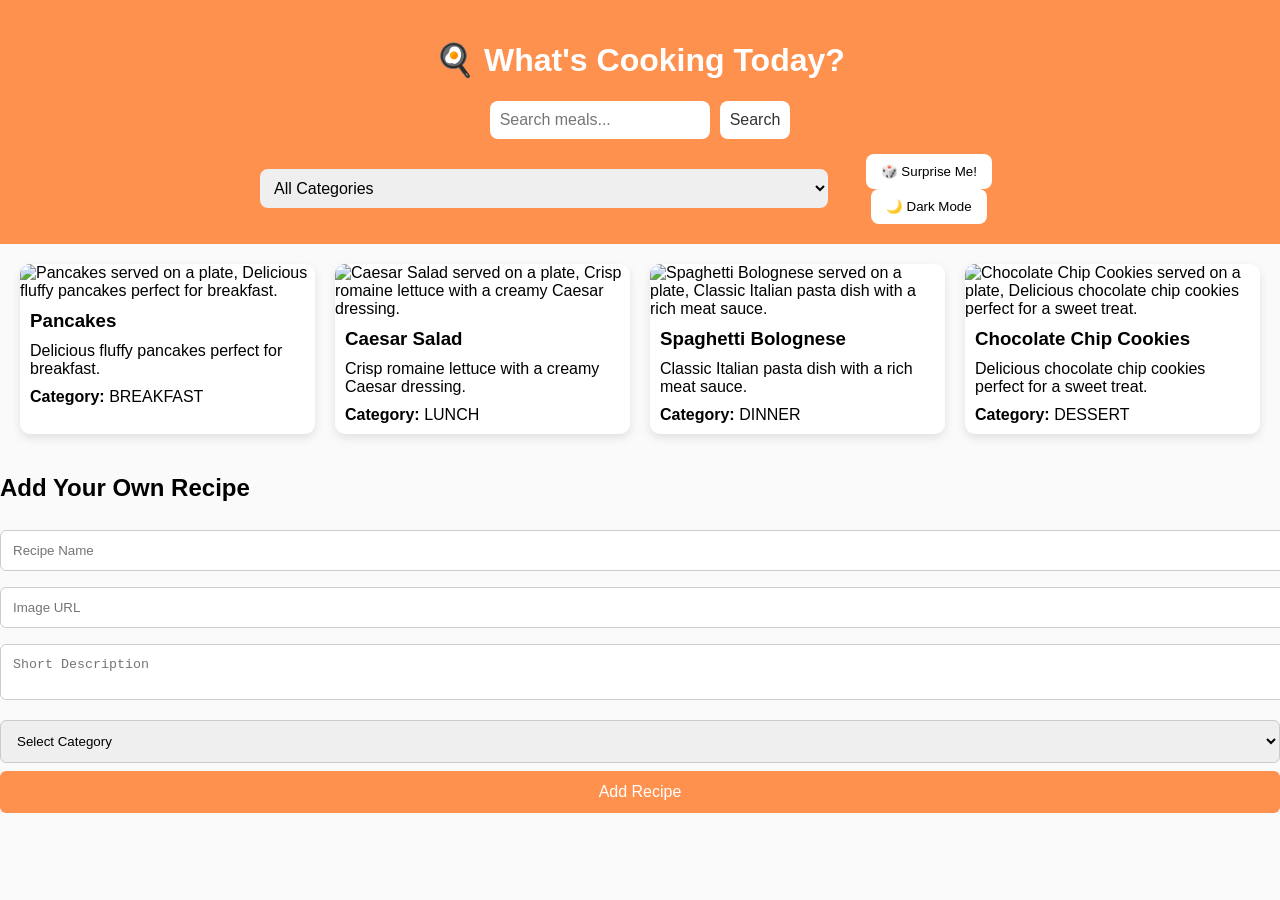
==== index.html @ 91966050 "Add files via upload" ====
<!DOCTYPE html>
<html lang="en">
<head>
        <meta charset="utf-8" />
        <title>What's Cooking Today?</title>
        <link rel="stylesheet" href="styles.css" />
</head>

<body>
    <header>
        <h1>🍳 What's Cooking Today?</h1>
        <form id="searchForm">
            <div class="search-row">
                <input id="searchInput" type="text" placeholder="Search meals..." />
                <button id="searchButton" type="submit">Search</button>
            </div>
        </form>

        <div class="header-actions">
            <select id="categoryfilter">
                <option value="">All Categories</option>
                <option value="breakfast">Breakfast</option>
                <option value="lunch">Lunch</option>
                <option value="dinner">Dinner</option>
                <option value="dessert">Dessert</option>
            </select>

            <div class="controls">
                <button id="randomrecipe">🎲 Surprise Me!</button>
                <button id="darkModeToggle">🌙 Dark Mode</button>
            </div>
        </div>
    </header>

    <!--Recipes grid-->
    <section id="recipes"></section>

    <!--Add recipe form-->
    <section id="addRecipe">
        <h2>Add Your Own Recipe</h2>
            <input type="text" id="newName" placeholder="Recipe Name" required />
            <input type="text" id="newImg" placeholder="Image URL" required />
            <textarea id="newDesc" placeholder="Short Description" required></textarea>

            <select id="newCategory" required>
                <option value="">Select Category</option>
                <option value="breakfast">Breakfast</option>
                <option value="lunch">Lunch</option>
                <option value="dinner">Dinner</option>
                <option value="dessert">Dessert</option>
            </select>

            <button id="addRecipeButton">Add Recipe</button>
    </section>

    <script src="app.js"></script>

</body>

</html>
---- styles.css ----
body {
    margin: 0;
    font-family: Arial, sans-serif;
    background-color: hsl(0, 0%, 98%);
    transition: 0.3s;
}

body.dark-mode {
    background-color: #1c1c1c;
    color: white;

}

header {
    display: flex;
    flex-direction: column;
    align-items: center;
    text-align: center;
    padding: 20px;
    background-color: #ff914f;
    color: white;
}

.search-row {
    display: flex;
    flex-direction: column;
    gap: 10px;
    width: 100%;
    max-width: 760px;
    margin: 0 auto;
}

.search-row input,
.search-row button,
header select {
    padding: 10px;
    border: none;
    border-radius: 8px;
    font-size: 16px;
}

.search-row input,
header select {
    width: 100%;
}

.search-row button {
    background-color: #fff;
    color: #333;
    cursor: pointer;
    width: 100%;
}

.header-actions {
    display: flex;
    flex-direction: column;
    gap: 10px;
    width: 100%;
    max-width: 760px;
    margin-top: 15px;
}

.controls button {
    padding: 10px 15px;
    border: none;
    border-radius: 8px;
    background-color: #fff;
    cursor: pointer;
}

#recipes {
    display: grid;
    gap: 20px;
    padding: 20px;
    grid-template-columns: repeat(auto-fit, minmax(260px, 1fr));
}

.empty-state {
    grid-column: 1 / -1;
    text-align: center;
    font-size: 18px;
    color: #666;
    padding: 40px 20px;
}

@media (min-width: 700px) {
    .search-row {
        flex-direction: row;
    }

    .search-row input {
        flex: 1;
    }

    .search-row button {
        width: auto;
    }

    .header-actions {
        flex-direction: row;
        justify-content: space-between;
        align-items: center;
    }
}

.recipe-card {
    background-color: white;
    border-radius: 10px;
    overflow: hidden;
    box-shadow: 0 4px 10px rgba(0, 0, 0, 0.1);
    transition: transform 0.2s, background-color 0.3s, color 0.3s;
}

body.dark-mode .recipe-card {
    background-color: #333;
    color: white;
}

body.dark-mode .recipe-card h3,
body.dark-mode .recipe-card p {
    color: white;
}

.recipe-card:hover {
    transform: scale(1.05);
}

.recipe-card img {
    width: 100%;
    height: 180px;
    object-fit: cover;
}

.recipe-card h3, .recipe-card p {
    margin: 10px;
}

#addRecipe input,
#addRecipe textarea,
#addRecipe select {
    width: 100%;
    padding: 12px;
    margin: 8px 0;
    border: 1px solid #ccc;
    border-radius: 6px;
   
}

#addRecipe button {
    width: 100%;
    background-color: #ff914f;
    color: white;
    padding: 12px;
    border: none;
    font-size: 16px;
    border-radius: 6px;
    cursor: pointer;
}
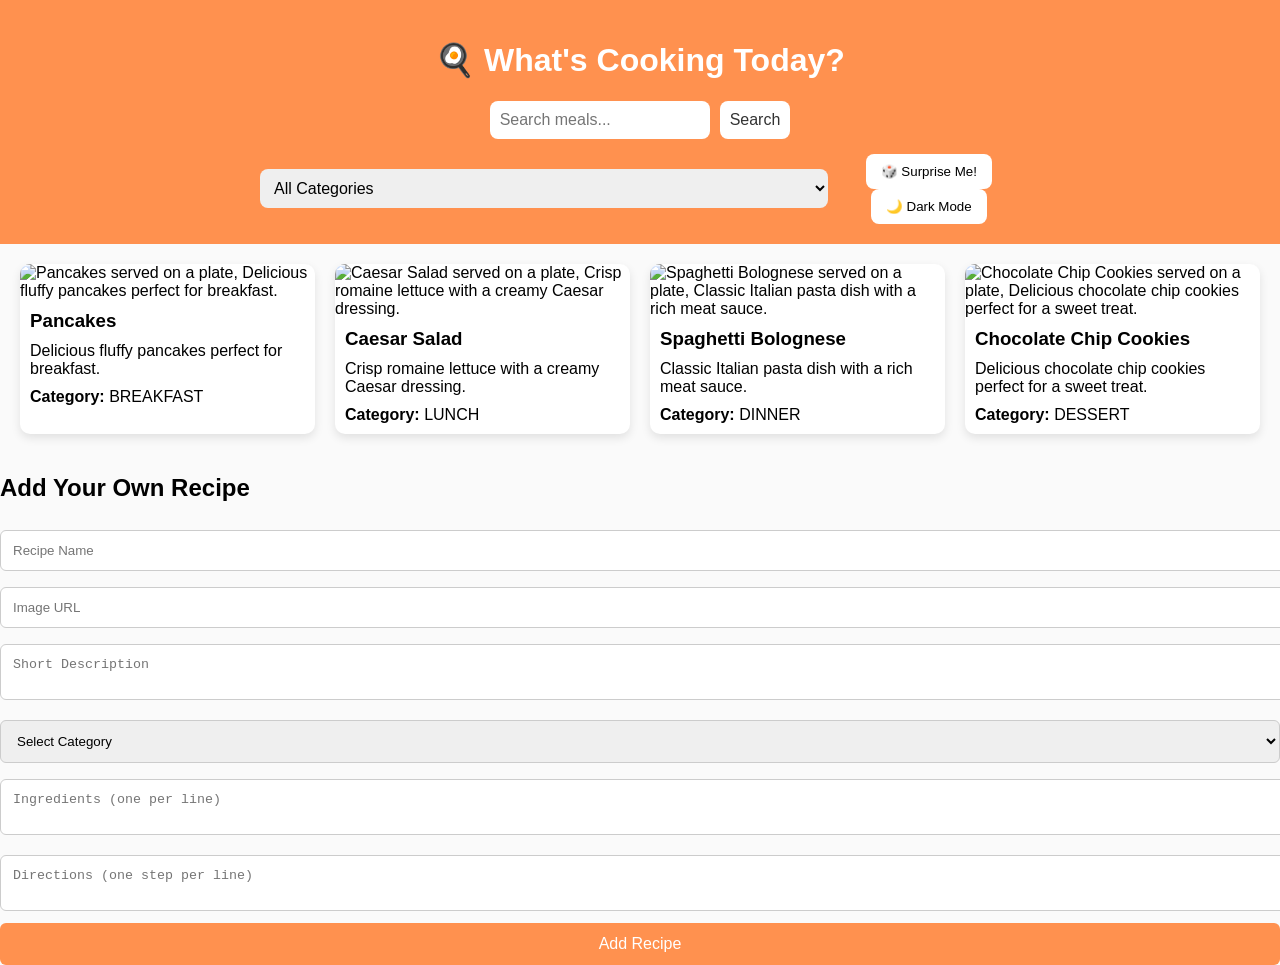
==== commit a456d864: "Add ingredients and directions fields to recipe form Added missing fields for ingredients and direct" ====
--- a/index.html
+++ b/index.html
@@ -49,12 +49,16 @@
                 <option value="dinner">Dinner</option>
                 <option value="dessert">Dessert</option>
             </select>
+            
+             <!-- Bug fix: these two fields were missing from the HTML -->
+            <textarea id="newIngredients" placeholder="Ingredients (one per line)" required></textarea>
+            <textarea id="newDirections" placeholder="Directions (one step per line)" required></textarea>
 
             <button id="addRecipeButton">Add Recipe</button>
     </section>
-
+        
     <script src="app.js"></script>
 
 </body>
 
-</html>+</html>
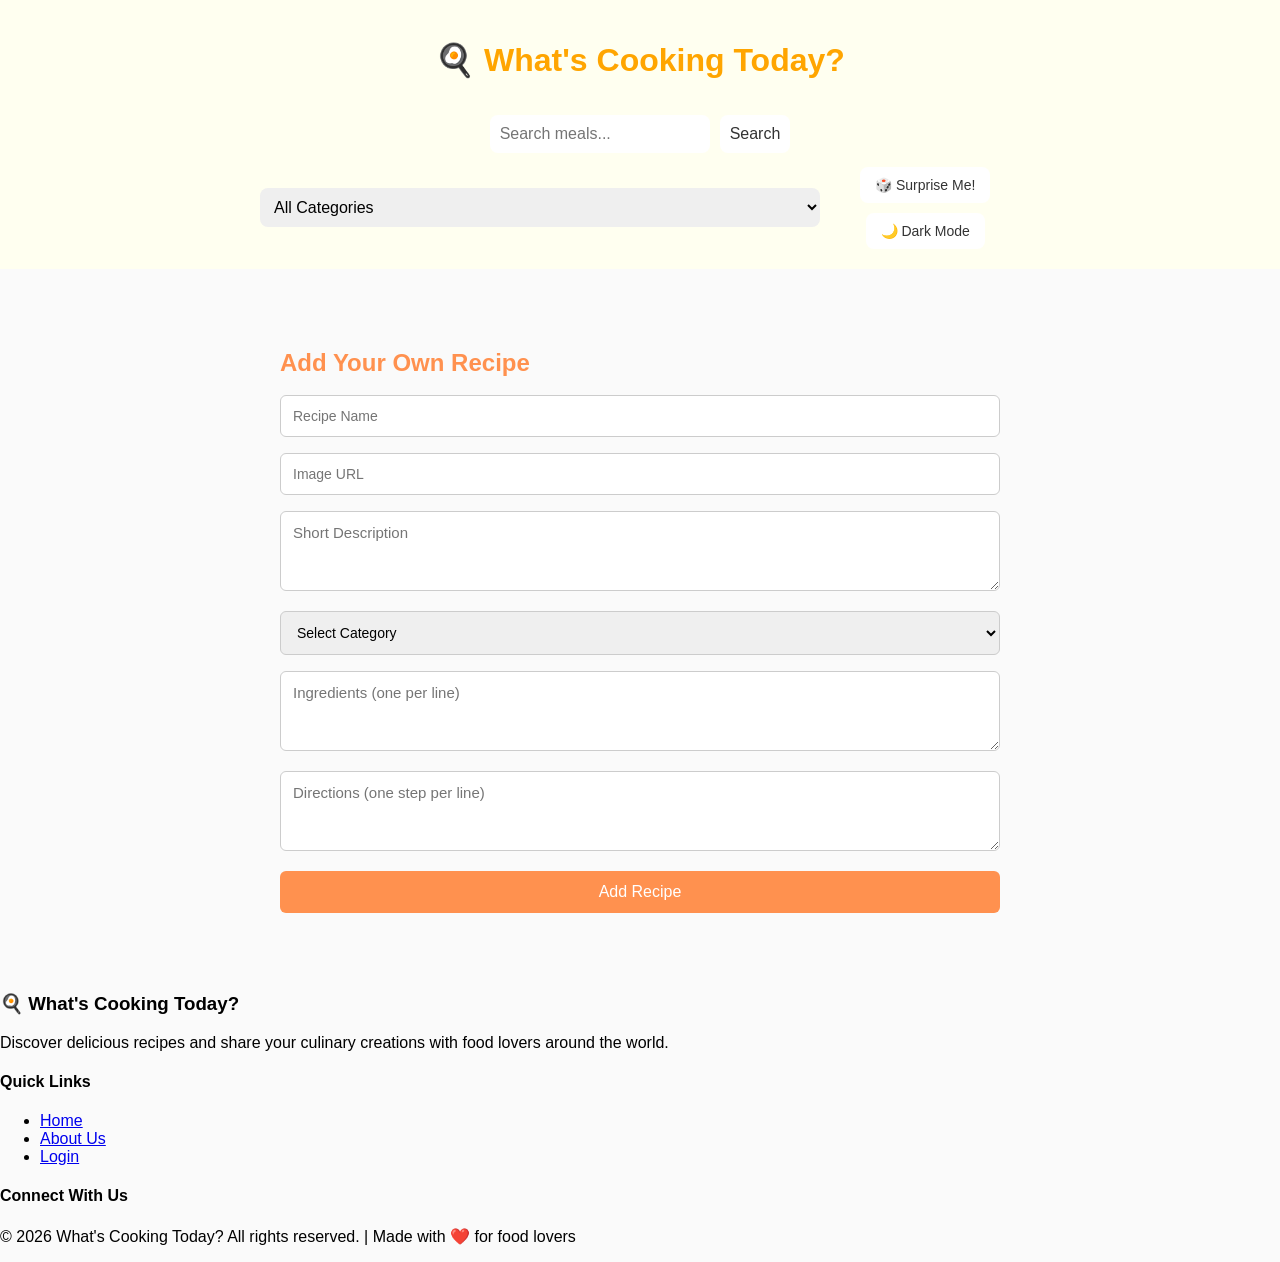
==== commit 01353eab: "Add footer with quick links and social media Added footer section with quick links and social media " ====
--- a/index.html
+++ b/index.html
@@ -59,6 +59,38 @@
         
     <script src="app.js"></script>
 
-</body>
+<footer>
+        <div class="footer-content">
+            <div class="footer-section">
+                <h3>🍳 What's Cooking Today?</h3>
+                <p>Discover delicious recipes and share your culinary creations with food lovers around the world.</p>
+            </div>
+            
+            <div class="footer-section">
+                <h4>Quick Links</h4>
+                <ul>
+                    <li><a href="index.html">Home</a></li>
+                    <li><a href="About Us page">About Us</a></li>
+                    <li><a href="login.html">Login</a></li>
+                </ul>
+            </div>
+            
+            <div class="footer-section">
+                <h4>Connect With Us</h4>
+                <div class="social-links">
+                    <a href="#" title="Facebook"><i class="fab fa-facebook-f"></i></a>
+                    <a href="#" title="Instagram"><i class="fab fa-instagram"></i></a>
+                    <a href="#" title="Twitter"><i class="fab fa-twitter"></i></a>
+                    <a href="#" title="Pinterest"><i class="fab fa-pinterest-p"></i></a>
+                </div>
+            </div>
+        </div>
+        
+        <div class="footer-bottom">
+            <p>&copy; 2026 What's Cooking Today? All rights reserved. | Made with ❤️ for food lovers</p>
+        </div>
+    </footer>
 
+</body> 
+        
 </html>
--- a/styles.css
+++ b/styles.css
@@ -1,33 +1,64 @@
+*, *::before, *::after { box-sizing: border-box; }
+
 body {
     margin: 0;
     font-family: Arial, sans-serif;
     background-color: hsl(0, 0%, 98%);
-    transition: 0.3s;
+    transition: background-color 0.3, color 0.3;
 }
 
 body.dark-mode {
     background-color: #1c1c1c;
     color: white;
-
-}
-
+}
+
+/* ── Header ── */
 header {
     display: flex;
     flex-direction: column;
     align-items: center;
     text-align: center;
     padding: 20px;
-    background-color: #ff914f;
-    color: white;
-}
-
+    background-color: #fffff0;
+    color: orange;
+    gap: 14px;
+}
+
+.header-top {
+    display: flex;
+    align-items: center;
+    justify-content: space-between;
+    width: 100%;
+    max-width: 760px;
+}
+
+.header-top h1 {
+    margin: 0;
+    font-size: 1.6rem;
+}
+
+.login-btn {
+    padding: 8px 18px;
+    background-color: white;
+    color: #333;
+    border-radius: 8px;
+    font-size: 14px;
+    font-weight: 600;
+    text-decoration: none;
+    transition: background-color 0.2s;
+}
+
+.login-btn:hover {
+    background-color: #f0e8e0;
+}
+
+/* ── Search ── */
 .search-row {
     display: flex;
     flex-direction: column;
     gap: 10px;
     width: 100%;
     max-width: 760px;
-    margin: 0 auto;
 }
 
 .search-row input,
@@ -51,13 +82,20 @@
     width: 100%;
 }
 
+/* ── Header actions row ── */
 .header-actions {
     display: flex;
     flex-direction: column;
     gap: 10px;
     width: 100%;
     max-width: 760px;
-    margin-top: 15px;
+}
+
+.controls {
+    display: flex;
+    gap: 10px;
+    flex-wrap: wrap;
+    justify-content: center;
 }
 
 .controls button {
@@ -65,9 +103,12 @@
     border: none;
     border-radius: 8px;
     background-color: #fff;
-    cursor: pointer;
-}
-
+    color: #333;
+    cursor: pointer;
+    font-size: 14px;
+}
+
+/* ── Recipe grid ── */
 #recipes {
     display: grid;
     gap: 20px;
@@ -83,31 +124,13 @@
     padding: 40px 20px;
 }
 
-@media (min-width: 700px) {
-    .search-row {
-        flex-direction: row;
-    }
-
-    .search-row input {
-        flex: 1;
-    }
-
-    .search-row button {
-        width: auto;
-    }
-
-    .header-actions {
-        flex-direction: row;
-        justify-content: space-between;
-        align-items: center;
-    }
-}
-
+/* ── Recipe card ── */
 .recipe-card {
     background-color: white;
     border-radius: 10px;
     overflow: hidden;
     box-shadow: 0 4px 10px rgba(0, 0, 0, 0.1);
+    cursor: pointer;
     transition: transform 0.2s, background-color 0.3s, color 0.3s;
 }
 
@@ -122,17 +145,31 @@
 }
 
 .recipe-card:hover {
-    transform: scale(1.05);
+    transform: scale(1.03);
 }
 
 .recipe-card img {
     width: 100%;
     height: 180px;
     object-fit: cover;
-}
-
-.recipe-card h3, .recipe-card p {
+    background-color: #f0e0d0;
+}
+
+.recipe-card h3,
+.recipe-card p {
     margin: 10px;
+}
+
+/* ── Add recipe form ── */
+#addRecipe {
+    max-width: 600px;
+    margin: 40px auto;
+    padding: 0 20px 40px;
+}
+
+#addRecipe h2 {
+    margin-bottom: 16px;
+    color: #ff914f;
 }
 
 #addRecipe input,
@@ -143,7 +180,21 @@
     margin: 8px 0;
     border: 1px solid #ccc;
     border-radius: 6px;
-   
+    font-family: Arial, sans-serif;
+    font-size: 14px;
+}
+
+#addRecipe textarea {
+    min-height: 80px;
+    resize: vertical;
+}
+
+body.dark-mode #addRecipe input,
+body.dark-mode #addRecipe textarea,
+body.dark-mode #addRecipe select {
+    background-color: #2a2a2a;
+    color: white;
+    border-color: #555;
 }
 
 #addRecipe button {
@@ -155,4 +206,59 @@
     font-size: 16px;
     border-radius: 6px;
     cursor: pointer;
-}+    margin-top: 8px;
+}
+
+#addRecipe button:hover {
+    background-color: #e07030;
+}
+
+/* ── Responsive ── */
+@media (min-width: 700px) {
+    .search-row {
+        flex-direction: row;
+    }
+
+    .search-row input {
+        flex: 1;
+    }
+
+    .search-row button {
+        width: auto;
+    }
+
+    .header-actions {
+        flex-direction: row;
+        justify-content: space-between;
+        align-items: center;
+    }
+}
+
+#addRecipe {
+    max-width: 760px;
+    margin: 40px auto;
+    padding: 0 20px 40px;
+}
+
+#addRecipe h2 {
+    margin-bottom: 10px;
+}
+
+#addRecipe textarea {
+    width: 100%;
+    padding: 12px;
+    margin: 8px 0;
+    border: 1px solid #ccc;
+    border-radius: 6px;
+    font-family: inherit;
+    font-size: 15px;
+    resize: vertical;
+    min-height: 80px;
+    box-sizing: border-box;
+}
+
+#addRecipe input,
+#addRecipe select {
+    box-sizing: border-box;
+}
+ 
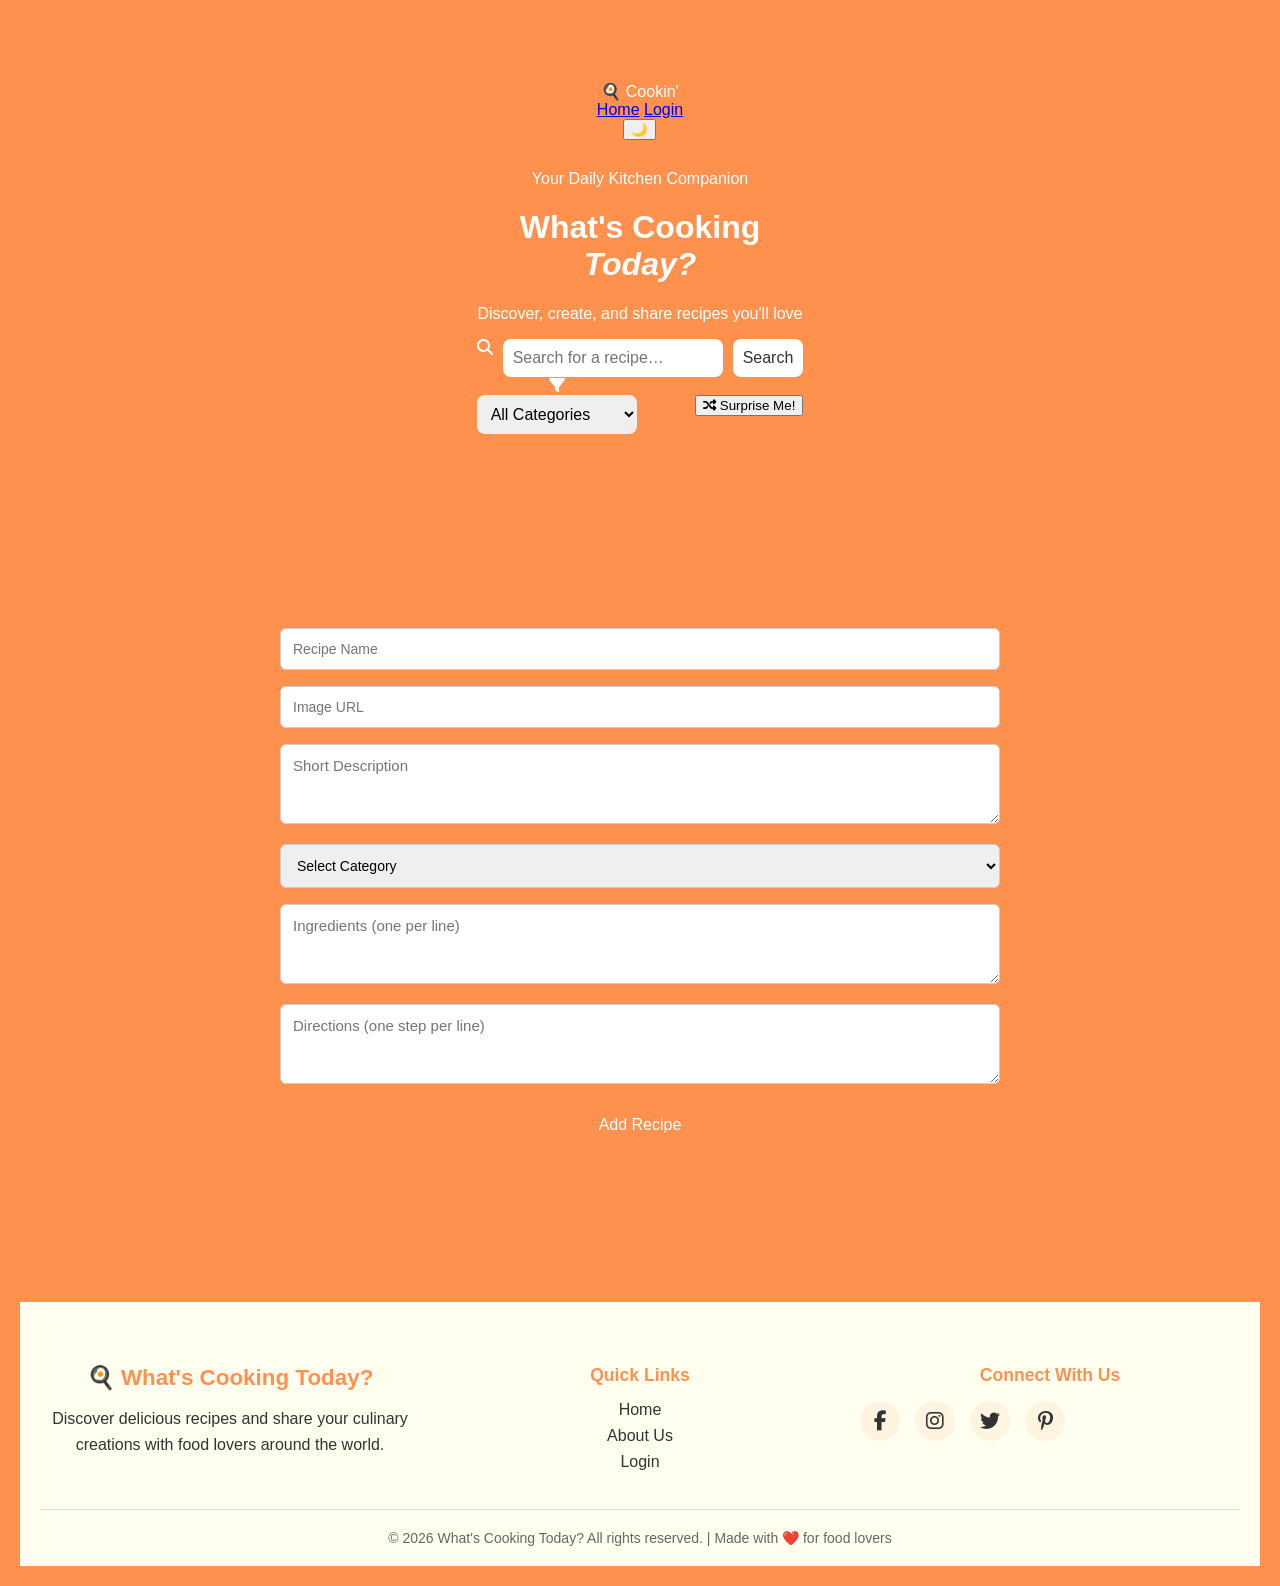
==== commit 48662eda: "Update index.html" ====
--- a/index.html
+++ b/index.html
@@ -4,33 +4,69 @@
         <meta charset="utf-8" />
         <title>What's Cooking Today?</title>
         <link rel="stylesheet" href="styles.css" />
+        <link rel="preconnect" href="https://fonts.googleapis.com">
+        <link rel="preconnect" href="https://fonts.gstatic.com" crossorigin>
+        <link href="https://fonts.googleapis.com/css2?family=Playfair+Display:wght@700;900&family=DM+Sans:wght@300;400;500;600&display=swap" rel="stylesheet">
+        <link rel="stylesheet" href="https://cdnjs.cloudflare.com/ajax/libs/font-awesome/6.5.0/css/all.min.css">
 </head>
 
 <body>
     <header>
-        <h1>🍳 What's Cooking Today?</h1>
-        <form id="searchForm">
-            <div class="search-row">
-                <input id="searchInput" type="text" placeholder="Search meals..." />
-                <button id="searchButton" type="submit">Search</button>
+          <header>
+        <!-- Decorative floating orbs -->
+        <div class="header-orb orb-1"></div>
+        <div class="header-orb orb-2"></div>
+        <div class="header-orb orb-3"></div>
+
+        <!-- Top nav bar -->
+        <nav class="header-nav">
+            <div class="nav-logo">
+                <span class="logo-icon">🍳</span>
+                <span class="logo-text">Cookin'</span>
             </div>
-        </form>
+            <div class="nav-links">
+                <a href="index.html">Home</a>
+                <a href="login.html">Login</a>
+            </div>
+            <button id="darkModeToggle" class="dark-toggle" aria-label="Toggle dark mode">
+                <span class="toggle-icon">🌙</span>
+            </button>
+        </nav>
 
-        <div class="header-actions">
-            <select id="categoryfilter">
-                <option value="">All Categories</option>
-                <option value="breakfast">Breakfast</option>
-                <option value="lunch">Lunch</option>
-                <option value="dinner">Dinner</option>
-                <option value="dessert">Dessert</option>
-            </select>
+        <!-- Hero content -->
+        <div class="header-hero">
+            <p class="header-eyebrow">Your Daily Kitchen Companion</p>
+            <h1>What's Cooking<br><em>Today?</em></h1>
+            <p class="header-subtitle">Discover, create, and share recipes you'll love</p>
 
-            <div class="controls">
-                <button id="randomrecipe">🎲 Surprise Me!</button>
-                <button id="darkModeToggle">🌙 Dark Mode</button>
+            <!-- Search -->
+            <form id="searchForm" class="search-form">
+                <div class="search-row">
+                    <span class="search-icon"><i class="fa fa-search"></i></span>
+                    <input id="searchInput" type="text" placeholder="Search for a recipe…" autocomplete="off" />
+                    <button id="searchButton" type="submit">Search</button>
+                </div>
+            </form>
+
+            <!-- Filter + surprise -->
+            <div class="header-actions">
+                <div class="filter-wrap">
+                    <i class="fa fa-filter filter-icon"></i>
+                    <select id="categoryfilter">
+                        <option value="">All Categories</option>
+                        <option value="breakfast">🌅 Breakfast</option>
+                        <option value="lunch">☀️ Lunch</option>
+                        <option value="dinner">🌙 Dinner</option>
+                        <option value="dessert">🍰 Dessert</option>
+                    </select>
+                </div>
+                <button id="randomrecipe" class="surprise-btn">
+                    <i class="fa fa-shuffle"></i> Surprise Me!
+                </button>
             </div>
         </div>
     </header>
+
 
     <!--Recipes grid-->
     <section id="recipes"></section>
--- a/styles.css
+++ b/styles.css
@@ -4,7 +4,7 @@
     margin: 0;
     font-family: Arial, sans-serif;
     background-color: hsl(0, 0%, 98%);
-    transition: background-color 0.3, color 0.3;
+    transition: background-color 0.3s, color 0.3s;
 }
 
 body.dark-mode {
@@ -19,8 +19,8 @@
     align-items: center;
     text-align: center;
     padding: 20px;
-    background-color: #fffff0;
-    color: orange;
+    background-color: #ff914f;
+    color: white;
     gap: 14px;
 }
 
@@ -261,4 +261,130 @@
 #addRecipe select {
     box-sizing: border-box;
 }
- 
+
+/* ── Footer ── */
+footer {
+    background-color: #fffff0;
+    color: #333;
+    margin-top: 60px;
+    padding: 40px 20px 20px;
+    border-top: 2px solid #ff914f;
+}
+
+body.dark-mode footer {
+    background-color: #2a2a2a;
+    color: white;
+}
+
+.footer-content {
+    max-width: 1200px;
+    margin: 0 auto;
+    display: grid;
+    grid-template-columns: repeat(auto-fit, minmax(250px, 1fr));
+    gap: 30px;
+    margin-bottom: 30px;
+}
+
+.footer-section h3 {
+    color: #ff914f;
+    margin-bottom: 15px;
+    font-size: 1.4rem;
+}
+
+.footer-section h4 {
+    color: #ff914f;
+    margin-bottom: 15px;
+    font-size: 1.1rem;
+}
+
+.footer-section p {
+    line-height: 1.6;
+    margin: 0;
+}
+
+.footer-section ul {
+    list-style: none;
+    padding: 0;
+    margin: 0;
+}
+
+.footer-section ul li {
+    margin-bottom: 8px;
+}
+
+.footer-section ul li a {
+    color: #333;
+    text-decoration: none;
+    transition: color 0.3s;
+}
+
+body.dark-mode .footer-section ul li a {
+    color: white;
+}
+
+.footer-section ul li a:hover {
+    color: #ff914f;
+}
+
+.social-links {
+    display: flex;
+    gap: 15px;
+}
+
+.social-links a {
+    font-size: 20px;
+    color: #333;
+    transition: all 0.3s;
+    display: inline-block;
+    width: 40px;
+    height: 40px;
+    line-height: 40px;
+    text-align: center;
+    border-radius: 50%;
+    background-color: rgba(255, 145, 79, 0.1);
+}
+
+body.dark-mode .social-links a {
+    color: white;
+    background-color: rgba(255, 145, 79, 0.2);
+}
+
+.social-links a:hover {
+    transform: translateY(-2px);
+    background-color: #ff914f;
+    color: white;
+}
+
+.footer-bottom {
+    text-align: center;
+    border-top: 1px solid #ddd;
+    padding-top: 20px;
+    max-width: 1200px;
+    margin: 0 auto;
+}
+
+body.dark-mode .footer-bottom {
+    border-top-color: #555;
+}
+
+.footer-bottom p {
+    margin: 0;
+    font-size: 14px;
+    color: #666;
+}
+
+body.dark-mode .footer-bottom p {
+    color: #ccc;
+}
+
+/* ── Responsive Footer ── */
+@media (max-width: 600px) {
+    .footer-content {
+        grid-template-columns: 1fr;
+        text-align: center;
+    }
+    
+    .social-links {
+        justify-content: center;
+    }
+}
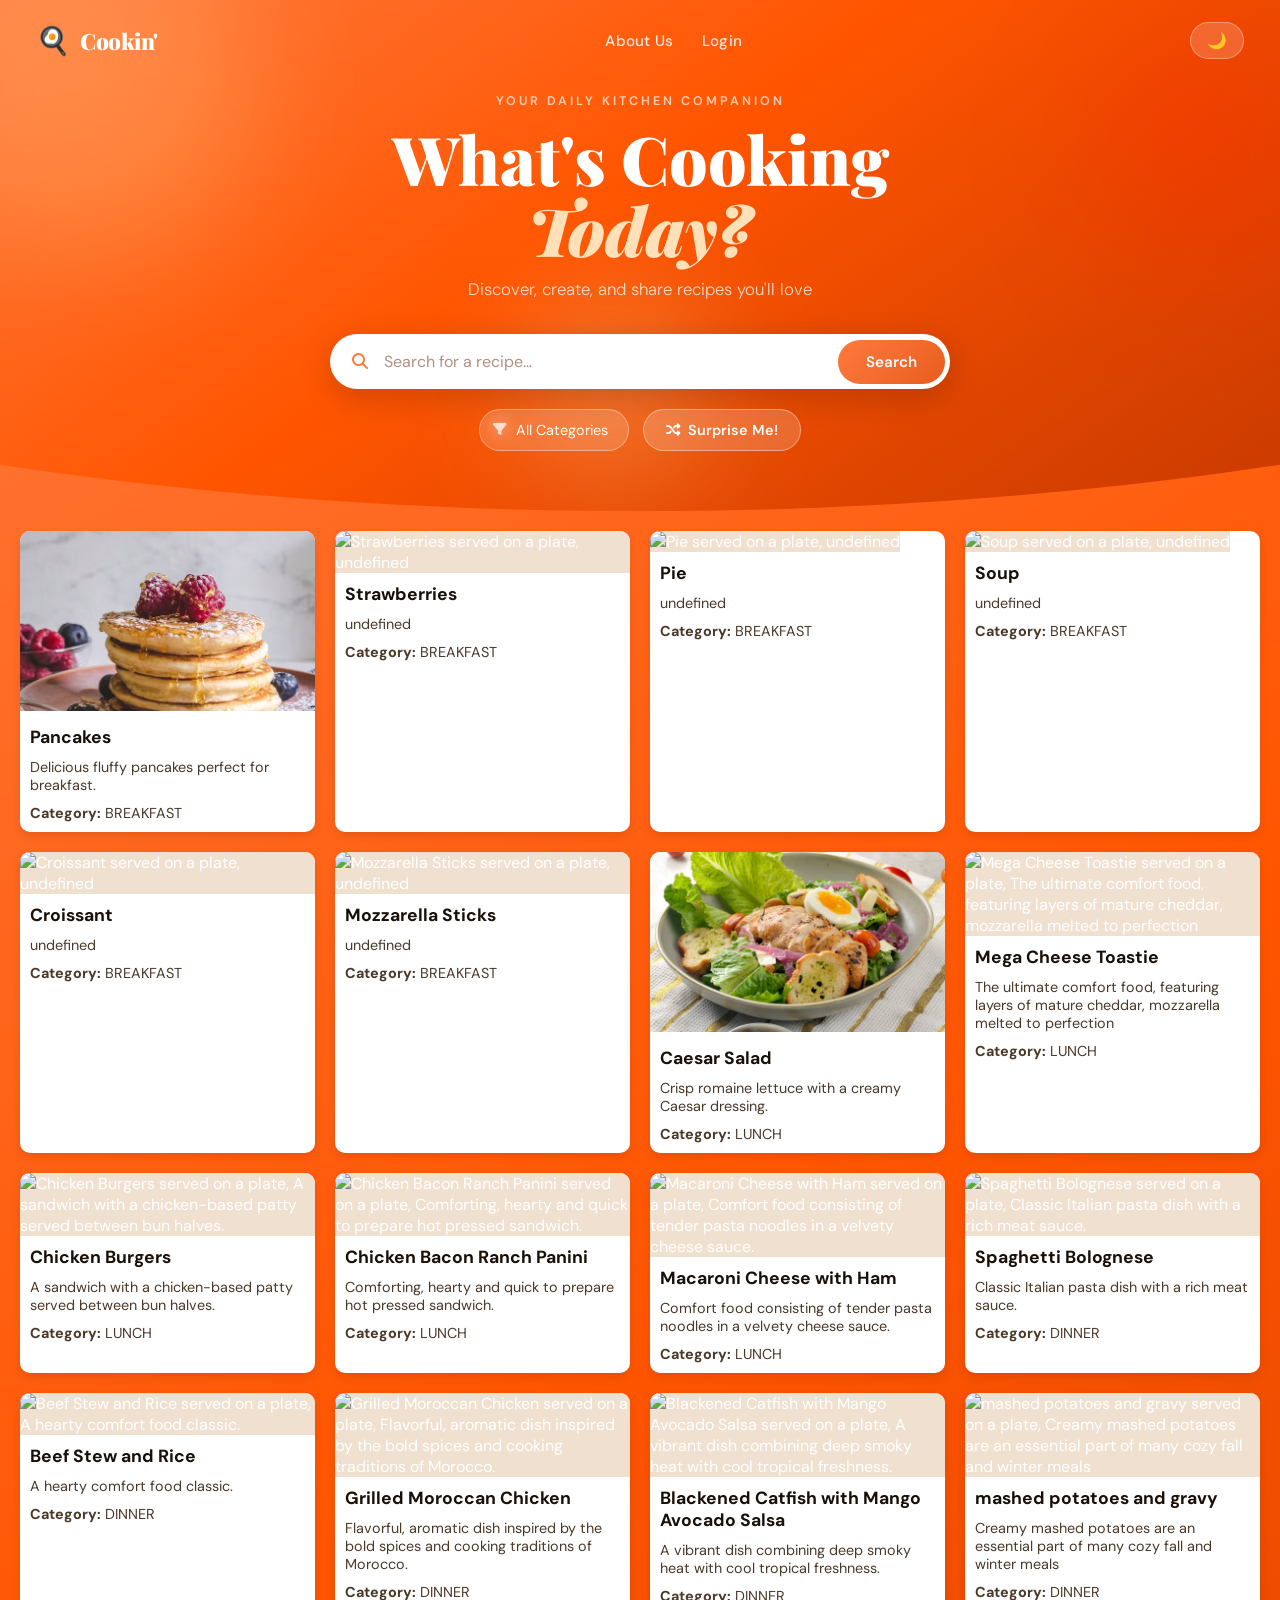
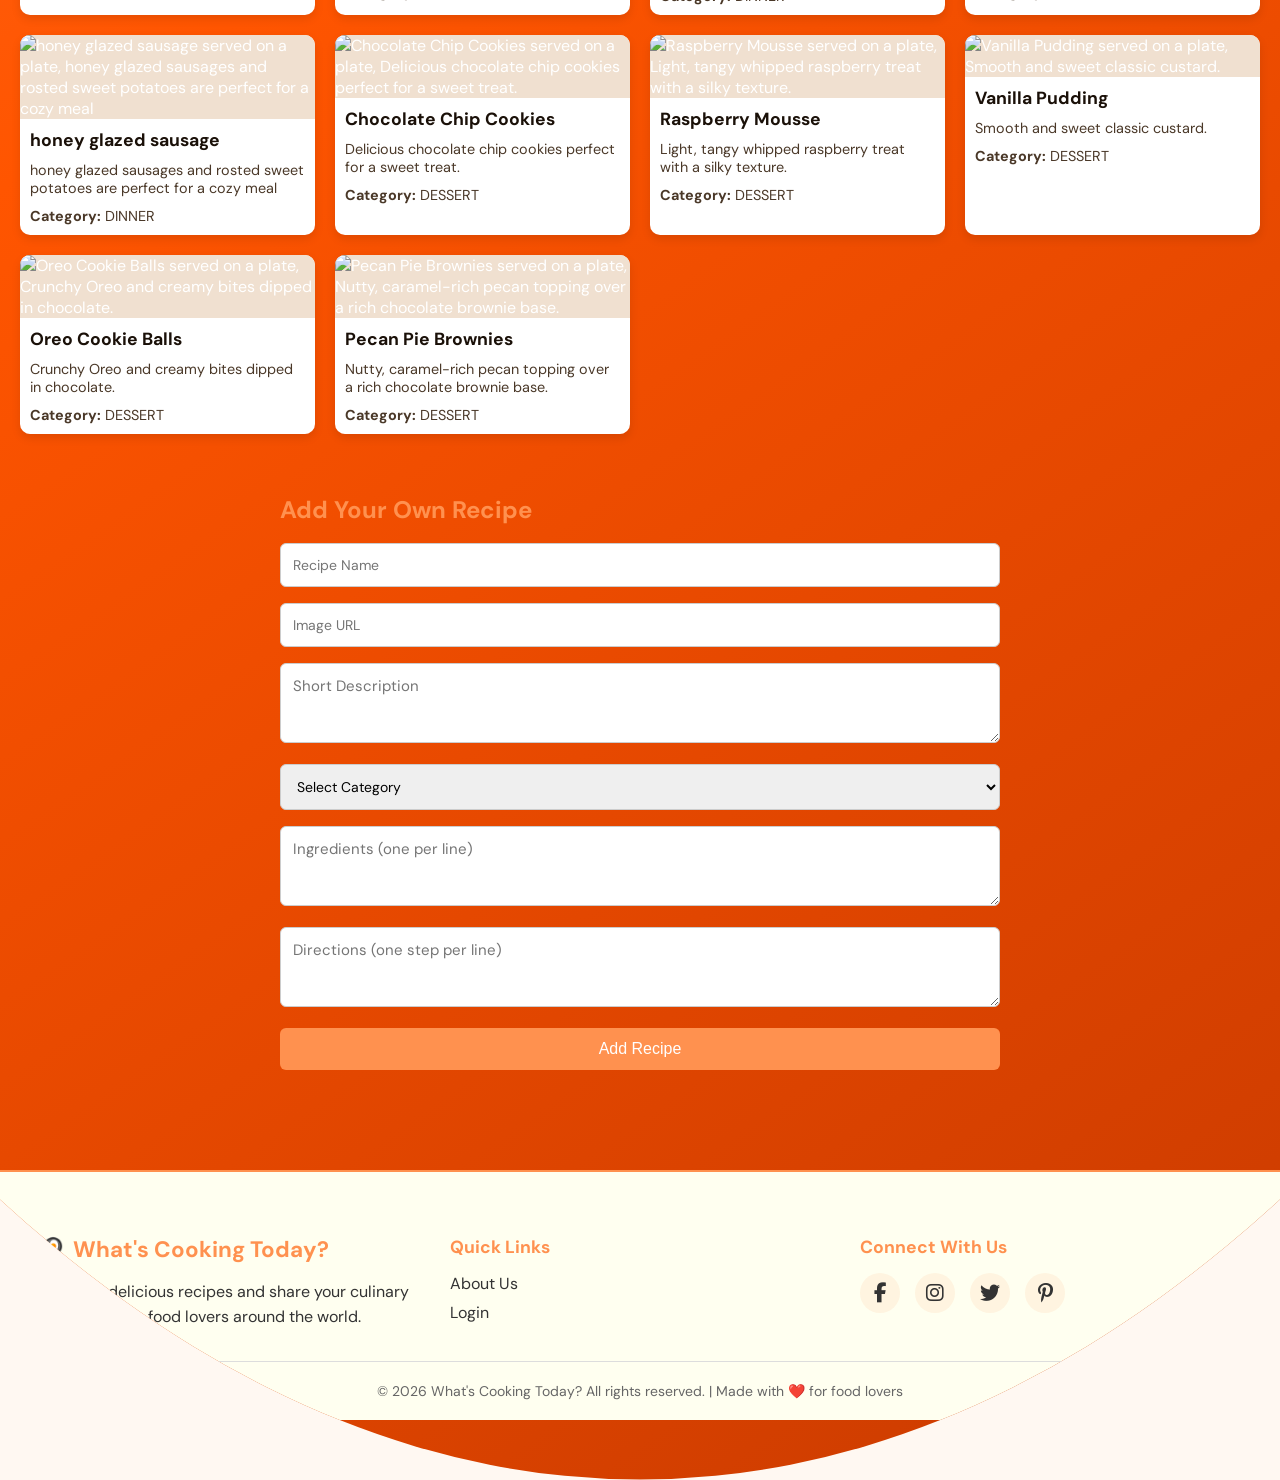
==== commit 6b46e4e3: "Update index.html" ====
--- a/index.html
+++ b/index.html
@@ -25,7 +25,7 @@
                 <span class="logo-text">Cookin'</span>
             </div>
             <div class="nav-links">
-                <a href="index.html">Home</a>
+                <a href="aboutuspage.html">About Us</a>
                 <a href="login.html">Login</a>
             </div>
             <button id="darkModeToggle" class="dark-toggle" aria-label="Toggle dark mode">
@@ -105,8 +105,7 @@
             <div class="footer-section">
                 <h4>Quick Links</h4>
                 <ul>
-                    <li><a href="index.html">Home</a></li>
-                    <li><a href="About Us page">About Us</a></li>
+                    <li><a href="aboutuspage.html">About Us</a></li>
                     <li><a href="login.html">Login</a></li>
                 </ul>
             </div>
--- a/styles.css
+++ b/styles.css
@@ -1,112 +1,300 @@
+/* ── Reset & Base ── */
 *, *::before, *::after { box-sizing: border-box; }
+
+:root {
+    --orange:      #ff7a3d;
+    --orange-deep: #e85d20;
+    --cream:       #fff8f2;
+    --text-dark:   #1a1008;
+    --text-muted:  #7a5c48;
+}
+
 
 body {
     margin: 0;
-    font-family: Arial, sans-serif;
-    background-color: hsl(0, 0%, 98%);
+    font-family: 'DM Sans', Arial, sans-serif;
+    background-color: var(--cream);
+    color: var(--text-dark);
     transition: background-color 0.3s, color 0.3s;
 }
 
 body.dark-mode {
-    background-color: #1c1c1c;
-    color: white;
-}
+    --cream: #161210;
+    --text-dark: #f5ede6;
+    --text-muted: #a08878;
+    background-color: #161210;
+    color: #f5ede6;
+}
+
 
 /* ── Header ── */
-header {
-    display: flex;
-    flex-direction: column;
-    align-items: center;
-    text-align: center;
-    padding: 20px;
-    background-color: #ff914f;
-    color: white;
-    gap: 14px;
-}
-
-.header-top {
+ header {
+    position: relative;
+    overflow: hidden;
+    background: linear-gradient(145deg, #ff7a3d 0%, #ff5500 45%, #c93a00 100%);
+    color: white;
+    padding-bottom: 60px;
+    /* wave bottom edge */
+    clip-path: ellipse(120% 100% at 50% 0%);
+}
+
+/* Decorative blurred orbs */
+.header-orb {
+    position: absolute;
+    border-radius: 50%;
+    filter: blur(60px);
+    opacity: 0.25;
+    pointer-events: none;
+}
+.orb-1 {
+    width: 340px; height: 340px;
+    background: #ffcc88;
+    top: -80px; left: -80px;
+}
+.orb-2 {
+    width: 260px; height: 260px;
+    background: #ff2200;
+    top: 20px; right: -60px;
+}
+.orb-3 {
+    width: 200px; height: 200px;
+    background: #ffe4b0;
+    bottom: 20px; left: 40%;
+}
+
+/* ── Nav bar ── */
+.header-nav {
+    position: relative;
+    z-index: 2;
     display: flex;
     align-items: center;
     justify-content: space-between;
-    width: 100%;
-    max-width: 760px;
-}
-
-.header-top h1 {
-    margin: 0;
-    font-size: 1.6rem;
-}
-
-.login-btn {
-    padding: 8px 18px;
-    background-color: white;
-    color: #333;
-    border-radius: 8px;
-    font-size: 14px;
+    padding: 22px 36px;
+}
+
+.nav-logo {
+    display: flex;
+    align-items: center;
+    gap: 10px;
+}
+.logo-icon { font-size: 1.7rem; }
+.logo-text {
+    font-family: 'Playfair Display', serif;
+    font-size: 1.4rem;
+    font-weight: 900;
+    letter-spacing: -0.5px;
+    color: white;
+}
+
+.nav-links {
+    display: flex;
+    gap: 28px;
+}
+.nav-links a {
+    color: rgba(255,255,255,0.85);
+    text-decoration: none;
+    font-size: 0.95rem;
+    font-weight: 500;
+    letter-spacing: 0.3px;
+    transition: color 0.2s;
+}
+.nav-links a:hover { color: white; }
+
+.dark-toggle {
+    background: rgba(255,255,255,0.18);
+    border: 1.5px solid rgba(255,255,255,0.35);
+    border-radius: 50px;
+    padding: 8px 16px;
+    color: white;
+    font-size: 1rem;
+    cursor: pointer;
+    backdrop-filter: blur(8px);
+    transition: background 0.2s, transform 0.15s;
+}
+.dark-toggle:hover {
+    background: rgba(255,255,255,0.28);
+    transform: scale(1.06);
+}
+
+/* ── Hero content ── */
+.header-hero {
+    position: relative;
+    z-index: 2;
+    text-align: center;
+    padding: 12px 24px 0;
+    max-width: 780px;
+    margin: 0 auto;
+}
+
+.header-eyebrow {
+    font-size: 0.78rem;
     font-weight: 600;
-    text-decoration: none;
-    transition: background-color 0.2s;
-}
-
-.login-btn:hover {
-    background-color: #f0e8e0;
-}
-
-/* ── Search ── */
+    letter-spacing: 3px;
+    text-transform: uppercase;
+    color: rgba(255,255,255,0.7);
+    margin: 0 0 14px;
+    animation: fadeSlideDown 0.6s ease both;
+}
+
+header h1 {
+    font-family: 'Playfair Display', serif;
+    font-size: clamp(2.6rem, 6vw, 4.2rem);
+    font-weight: 900;
+    line-height: 1.05;
+    margin: 0 0 14px;
+    color: white;
+    animation: fadeSlideDown 0.7s 0.1s ease both;
+}
+header h1 em {
+    font-style: italic;
+    color: #ffe0b8;
+}
+
+.header-subtitle {
+    font-size: 1.05rem;
+    color: rgba(255,255,255,0.78);
+    margin: 0 0 34px;
+    font-weight: 300;
+    animation: fadeSlideDown 0.7s 0.2s ease both;
+}
+
+/* ── Search bar ── */
+.search-form {
+    animation: fadeSlideDown 0.7s 0.3s ease both;
+}
+
 .search-row {
-    display: flex;
-    flex-direction: column;
-    gap: 10px;
-    width: 100%;
-    max-width: 760px;
-}
-
-.search-row input,
-.search-row button,
-header select {
-    padding: 10px;
+    position: relative;
+    display: flex;
+    align-items: center;
+    background: white;
+    border-radius: 50px;
+    box-shadow: 0 8px 32px rgba(0,0,0,0.18);
+    overflow: hidden;
+    max-width: 620px;
+    margin: 0 auto;
+    transition: box-shadow 0.2s;
+}
+.search-row:focus-within {
+    box-shadow: 0 8px 40px rgba(0,0,0,0.28);
+}
+
+.search-icon {
+    padding: 0 0 0 22px;
+    color: var(--orange);
+    font-size: 1rem;
+    flex-shrink: 0;
+}
+
+.search-row input {
+    flex: 1;
     border: none;
-    border-radius: 8px;
-    font-size: 16px;
-}
-
-.search-row input,
-header select {
-    width: 100%;
-}
+    outline: none;
+    padding: 17px 16px;
+    font-size: 1rem;
+    font-family: 'DM Sans', sans-serif;
+    color: var(--text-dark);
+    background: transparent;
+}
+
+.search-row input::placeholder { color: #b09080; }
 
 .search-row button {
-    background-color: #fff;
-    color: #333;
+    background: linear-gradient(135deg, var(--orange), var(--orange-deep));
+    color: white;
+    border: none;
+    padding: 12px 28px;
+    margin: 5px;
+    border-radius: 40px;
+    font-size: 0.95rem;
+    font-weight: 600;
+    font-family: 'DM Sans', sans-serif;
     cursor: pointer;
-    width: 100%;
-}
-
-/* ── Header actions row ── */
+    transition: filter 0.2s, transform 0.15s;
+    white-space: nowrap;
+}
+.search-row button:hover {
+    filter: brightness(1.08);
+    transform: scale(1.03);
+}
+
+/* ── Filter & Surprise row ── */
 .header-actions {
     display: flex;
-    flex-direction: column;
-    gap: 10px;
-    width: 100%;
-    max-width: 760px;
-}
-
-.controls {
-    display: flex;
-    gap: 10px;
+    align-items: center;
+    justify-content: center;
+    gap: 14px;
+    margin-top: 20px;
     flex-wrap: wrap;
-    justify-content: center;
-}
-
-.controls button {
-    padding: 10px 15px;
-    border: none;
-    border-radius: 8px;
-    background-color: #fff;
-    color: #333;
+    animation: fadeSlideDown 0.7s 0.4s ease both;
+}
+
+.filter-wrap {
+    position: relative;
+    display: flex;
+    align-items: center;
+}
+.filter-icon {
+    position: absolute;
+    left: 14px;
+    color: rgba(255,255,255,0.75);
+    font-size: 0.85rem;
+    pointer-events: none;
+}
+.filter-wrap select {
+    appearance: none;
+    background: rgba(255,255,255,0.16);
+    border: 1.5px solid rgba(255,255,255,0.35);
+    color: white;
+    padding: 11px 20px 11px 36px;
+    border-radius: 50px;
+    font-size: 0.9rem;
+    font-family: 'DM Sans', sans-serif;
     cursor: pointer;
-    font-size: 14px;
-}
+    backdrop-filter: blur(8px);
+    transition: background 0.2s;
+}
+.filter-wrap select:hover  { background: rgba(255,255,255,0.24); }
+.filter-wrap select option { color: var(--text-dark); background: white; }
+
+.surprise-btn {
+    background: rgba(255,255,255,0.18);
+    border: 1.5px solid rgba(255,255,255,0.4);
+    color: white;
+    padding: 11px 22px;
+    border-radius: 50px;
+    font-size: 0.9rem;
+    font-weight: 600;
+    font-family: 'DM Sans', sans-serif;
+    cursor: pointer;
+    backdrop-filter: blur(8px);
+    display: flex;
+    align-items: center;
+    gap: 8px;
+    transition: background 0.2s, transform 0.15s;
+}
+.surprise-btn:hover {
+    background: rgba(255,255,255,0.3);
+    transform: scale(1.05);
+}
+
+/* ── Animations ── */
+@keyframes fadeSlideDown {
+    from { opacity: 0; transform: translateY(-18px); }
+    to   { opacity: 1; transform: translateY(0); }
+}
+
+/* ── Dark mode header tweaks ── */
+body.dark-mode header {
+    background: linear-gradient(145deg, #b84c18 0%, #8c3010 45%, #5c1a00 100%);
+}
+body.dark-mode .search-row {
+    background: #2a1810;
+}
+body.dark-mode .search-row input {
+    color: #f5ede6;
+}
+body.dark-mode .search-row input::placeholder { color: #7a5c48; }
 
 /* ── Recipe grid ── */
 #recipes {
@@ -160,6 +348,17 @@
     margin: 10px;
 }
 
+.recipe-card h3 {
+    color:#1a1008;
+    font-size: 1.1rem;
+    font-weight: 700;
+}
+.recipe-card p {
+    color: #4a3828;
+    font-size: 0.9rem;
+}
+
+
 /* ── Add recipe form ── */
 #addRecipe {
     max-width: 600px;
@@ -180,7 +379,7 @@
     margin: 8px 0;
     border: 1px solid #ccc;
     border-radius: 6px;
-    font-family: Arial, sans-serif;
+    font-family: 'DM Sans', sans-serif;
     font-size: 14px;
 }
 
@@ -214,24 +413,10 @@
 }
 
 /* ── Responsive ── */
-@media (min-width: 700px) {
-    .search-row {
-        flex-direction: row;
-    }
-
-    .search-row input {
-        flex: 1;
-    }
-
-    .search-row button {
-        width: auto;
-    }
-
-    .header-actions {
-        flex-direction: row;
-        justify-content: space-between;
-        align-items: center;
-    }
+@media (max-width: 500px) {
+    .header-nav { padding: 16px 18px; }
+    .nav-links { display: none; }
+    .search-row button { padding: 10px 18px; }
 }
 
 #addRecipe {
@@ -250,7 +435,7 @@
     margin: 8px 0;
     border: 1px solid #ccc;
     border-radius: 6px;
-    font-family: inherit;
+    font-family: 'DM Sans', sans-serif;
     font-size: 15px;
     resize: vertical;
     min-height: 80px;
@@ -388,3 +573,65 @@
         justify-content: center;
     }
 }
+
+/* ── Responsive Mobile & Tablet ── */
+
+/* Tablet (≤ 768px) */
+@media (max-width: 768px) {
+    /* Header hero */
+    .header-hero h1 { font-size: 2.2rem; }
+    .header-hero { padding: 30px 20px 40px; }
+
+    /* Search bar */
+    .search-form { max-width: 100%; }
+    .search-row { flex-wrap: wrap; gap: 8px; }
+    .search-row input { font-size: 15px; }
+
+    /* Filter row */
+    .header-actions { flex-direction: column; align-items: stretch; gap: 10px; }
+    .filter-wrap, .surprise-btn { width: 100%; justify-content: center; }
+    .filter-wrap select { width: 100%; }
+
+    /* Recipe grid: 2 columns */
+    #recipes { grid-template-columns: repeat(2, 1fr); }
+
+    /* Add recipe form */
+    #addRecipe { padding: 0 16px 32px; }
+}
+
+/* Mobile (≤ 500px) */
+@media (max-width: 500px) {
+    /* Nav */
+    .header-nav { padding: 12px 16px; }
+    .nav-links { display: none; }
+    .logo-text { font-size: 1rem; }
+
+    /* Hero */
+    .header-hero h1 { font-size: 1.7rem; }
+    .header-eyebrow { font-size: 0.8rem; }
+    .header-subtitle { font-size: 0.9rem; }
+
+    /* Search */
+    .search-row { flex-direction: column; border-radius: 12px; padding: 10px; gap: 8px; }
+    .search-row input { width: 100%; padding: 10px 8px; }
+    .search-row button { width: 100%; padding: 11px; border-radius: 8px; }
+    .search-icon { display: none; }
+
+    /* Recipe grid: 1 column on small phones */
+    #recipes { grid-template-columns: 1fr; padding: 12px; gap: 14px; }
+
+    /* Recipe card */
+    .recipe-card img { height: 160px; }
+    .recipe-card h3 { font-size: 1rem; }
+
+    /* Add recipe */
+    #addRecipe input,
+    #addRecipe textarea,
+    #addRecipe select { font-size: 14px; }
+    #addRecipe button { width: 100%; padding: 12px; }
+
+    /* Footer */
+    .footer-content { grid-template-columns: 1fr; text-align: center; gap: 20px; }
+    .social-links { justify-content: center; }
+    .footer-bottom p { font-size: 12px; }
+}
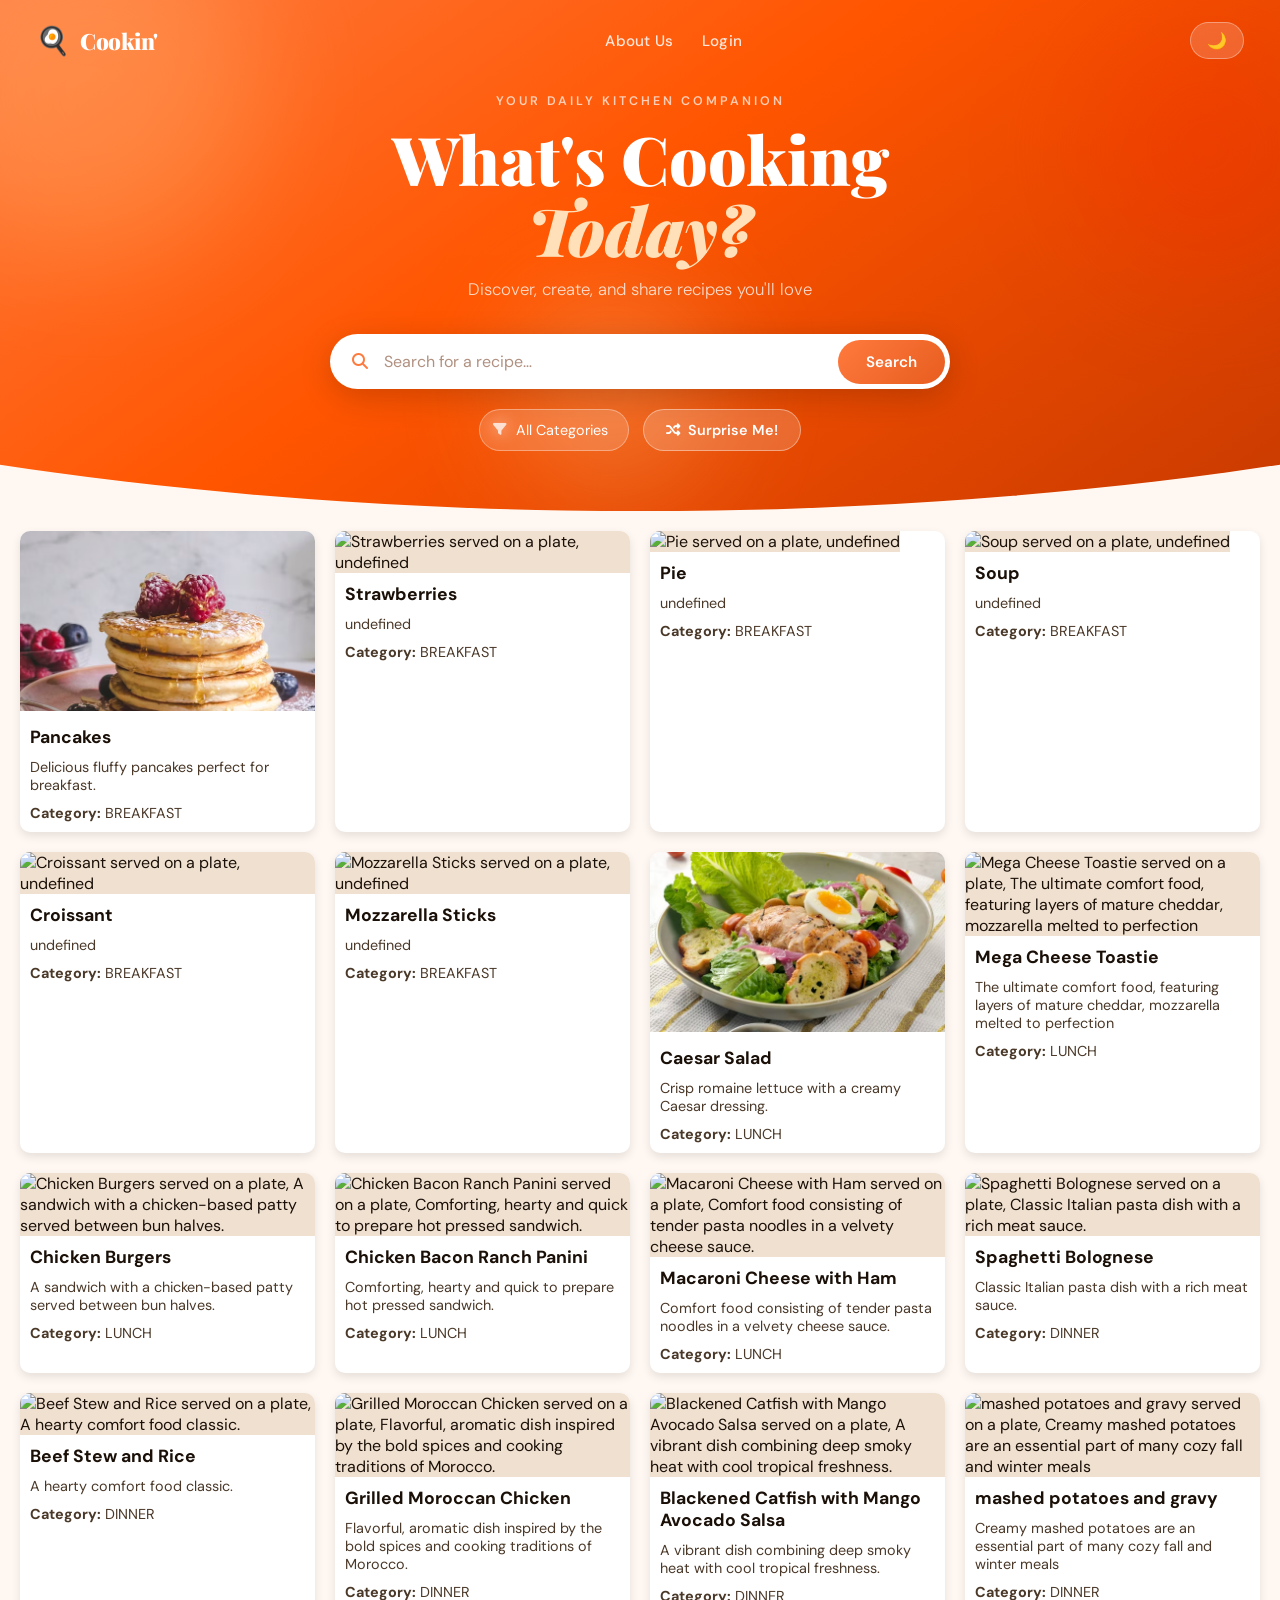
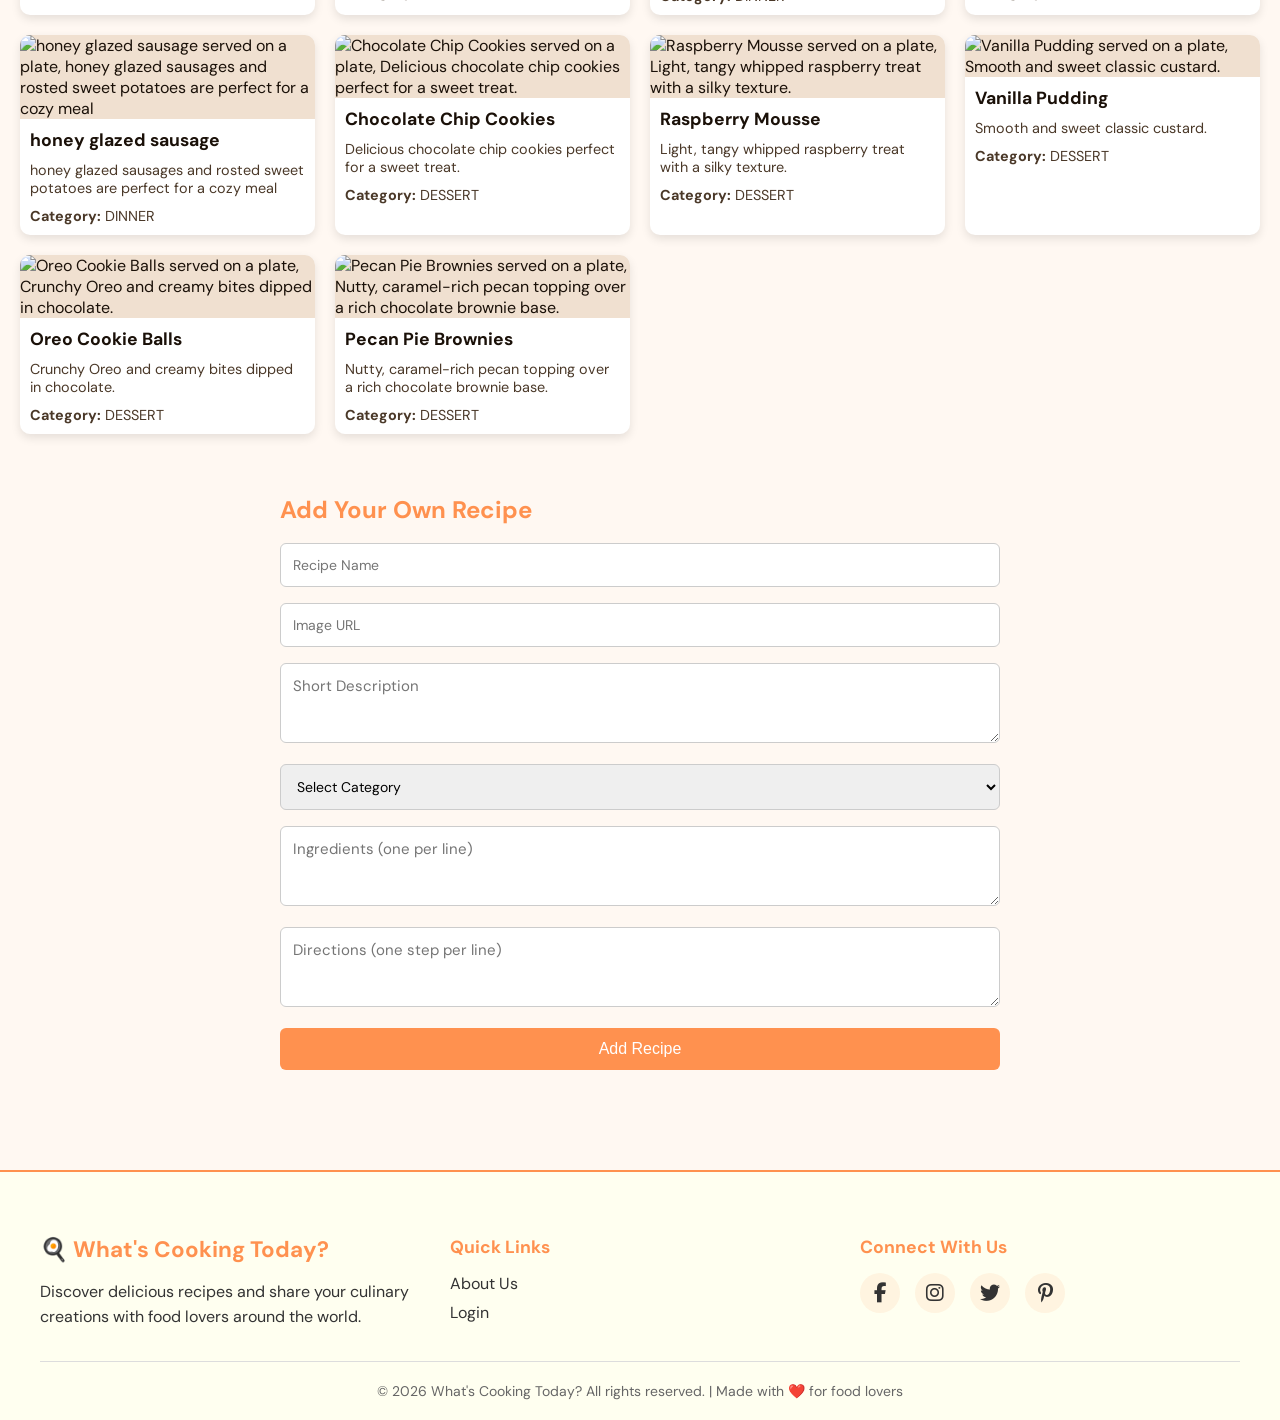
==== commit b39c312f: "Update index.html" ====
--- a/index.html
+++ b/index.html
@@ -12,7 +12,6 @@
 
 <body>
     <header>
-          <header>
         <!-- Decorative floating orbs -->
         <div class="header-orb orb-1"></div>
         <div class="header-orb orb-2"></div>
